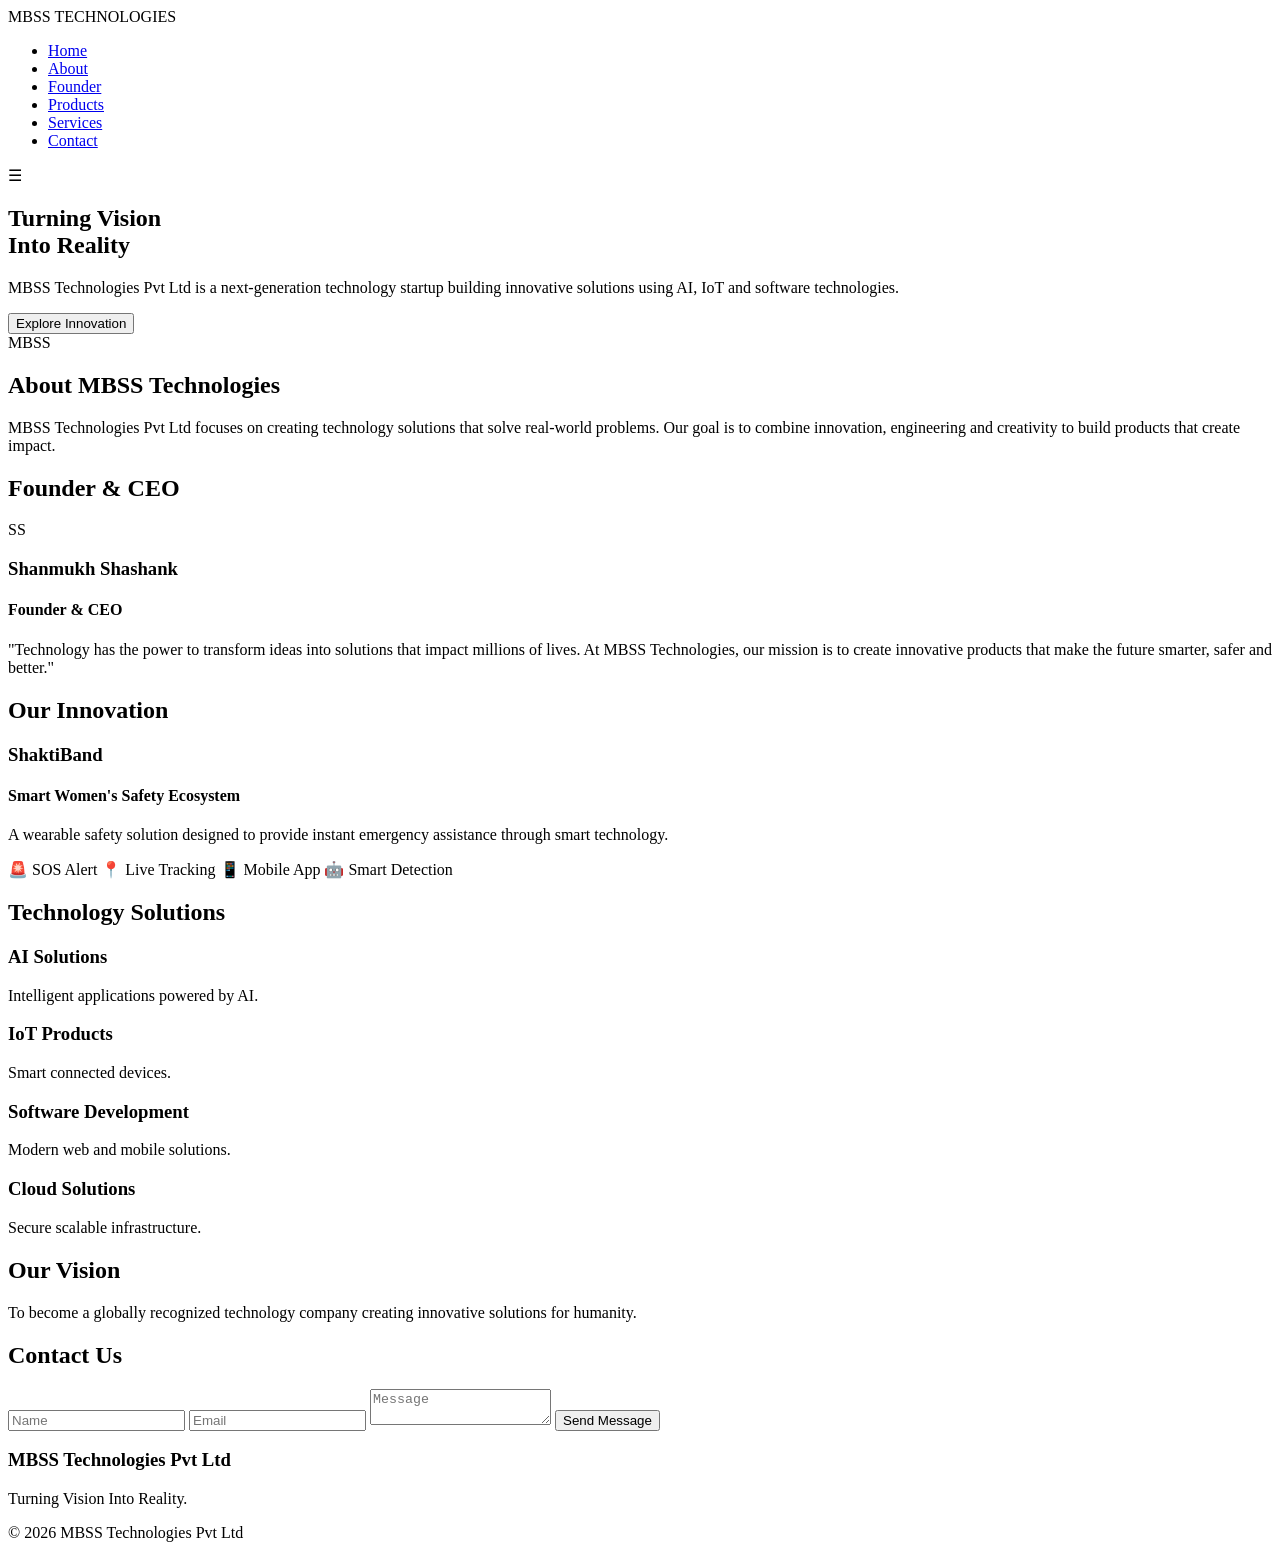
==== Frontend/index.html @ 905b6a67 "Added MBSS Technologies homepage with founder and shaktiband" ====
<!DOCTYPE html>
<html lang="en">

<head>

<meta charset="UTF-8">
<meta name="viewport" content="width=device-width, initial-scale=1.0">

<title>MBSS Technologies Pvt Ltd | Turning Vision Into Reality</title>

<link rel="stylesheet" href="assets/css/style.css">

<link href="https://fonts.googleapis.com/css2?family=Poppins:wght@300;400;500;600;700;800&display=swap" rel="stylesheet">

</head>


<body>


<header>

<nav class="navbar">

<div class="logo">
MBSS <span>TECHNOLOGIES</span>
</div>


<ul class="nav-links">

<li><a href="#home">Home</a></li>
<li><a href="#about">About</a></li>
<li><a href="#founder">Founder</a></li>
<li><a href="#products">Products</a></li>
<li><a href="#services">Services</a></li>
<li><a href="#contact">Contact</a></li>

</ul>


<div class="menu">
☰
</div>

</nav>

</header>





<section class="hero" id="home">


<div class="hero-text">


<h1>
Turning Vision
<br>
Into <span>Reality</span>
</h1>


<p>

MBSS Technologies Pvt Ltd is a next-generation
technology startup building innovative solutions
using AI, IoT and software technologies.

</p>


<button>
Explore Innovation
</button>


</div>



<div class="hero-logo">

MBSS

</div>


</section>








<section id="about">


<h2>About MBSS Technologies</h2>


<p class="content">

MBSS Technologies Pvt Ltd focuses on creating
technology solutions that solve real-world problems.

Our goal is to combine innovation, engineering
and creativity to build products that create impact.

</p>


</section>







<section id="founder">


<h2>
Founder & CEO
</h2>



<div class="founder-card">


<div class="founder-image">

SS

</div>


<div>

<h3>
Shanmukh Shashank
</h3>


<h4>
Founder & CEO
</h4>


<p>

"Technology has the power to transform ideas
into solutions that impact millions of lives.

At MBSS Technologies, our mission is to create
innovative products that make the future smarter,
safer and better."

</p>


</div>


</div>


</section>







<section id="products">


<h2>
Our Innovation
</h2>



<div class="product">


<h3>
ShaktiBand
</h3>


<h4>
Smart Women's Safety Ecosystem
</h4>


<p>

A wearable safety solution designed to provide
instant emergency assistance through smart
technology.

</p>



<div class="features">

<span>🚨 SOS Alert</span>

<span>📍 Live Tracking</span>

<span>📱 Mobile App</span>

<span>🤖 Smart Detection</span>

</div>



</div>


</section>








<section id="services">


<h2>
Technology Solutions
</h2>


<div class="cards">


<div>
<h3>
AI Solutions
</h3>
<p>
Intelligent applications powered by AI.
</p>
</div>


<div>
<h3>
IoT Products
</h3>
<p>
Smart connected devices.
</p>
</div>


<div>
<h3>
Software Development
</h3>
<p>
Modern web and mobile solutions.
</p>
</div>


<div>
<h3>
Cloud Solutions
</h3>
<p>
Secure scalable infrastructure.
</p>
</div>


</div>


</section>







<section class="vision">


<h2>
Our Vision
</h2>


<p>

To become a globally recognized technology company
creating innovative solutions for humanity.

</p>


</section>







<section id="contact">


<h2>
Contact Us
</h2>


<form>


<input placeholder="Name">


<input placeholder="Email">


<textarea placeholder="Message"></textarea>


<button>
Send Message
</button>


</form>


</section>






<footer>


<h3>
MBSS Technologies Pvt Ltd
</h3>


<p>
Turning Vision Into Reality.
</p>


<p>
© 2026 MBSS Technologies Pvt Ltd
</p>


</footer>





<script src="assets/js/main.js"></script>


</body>

</html>
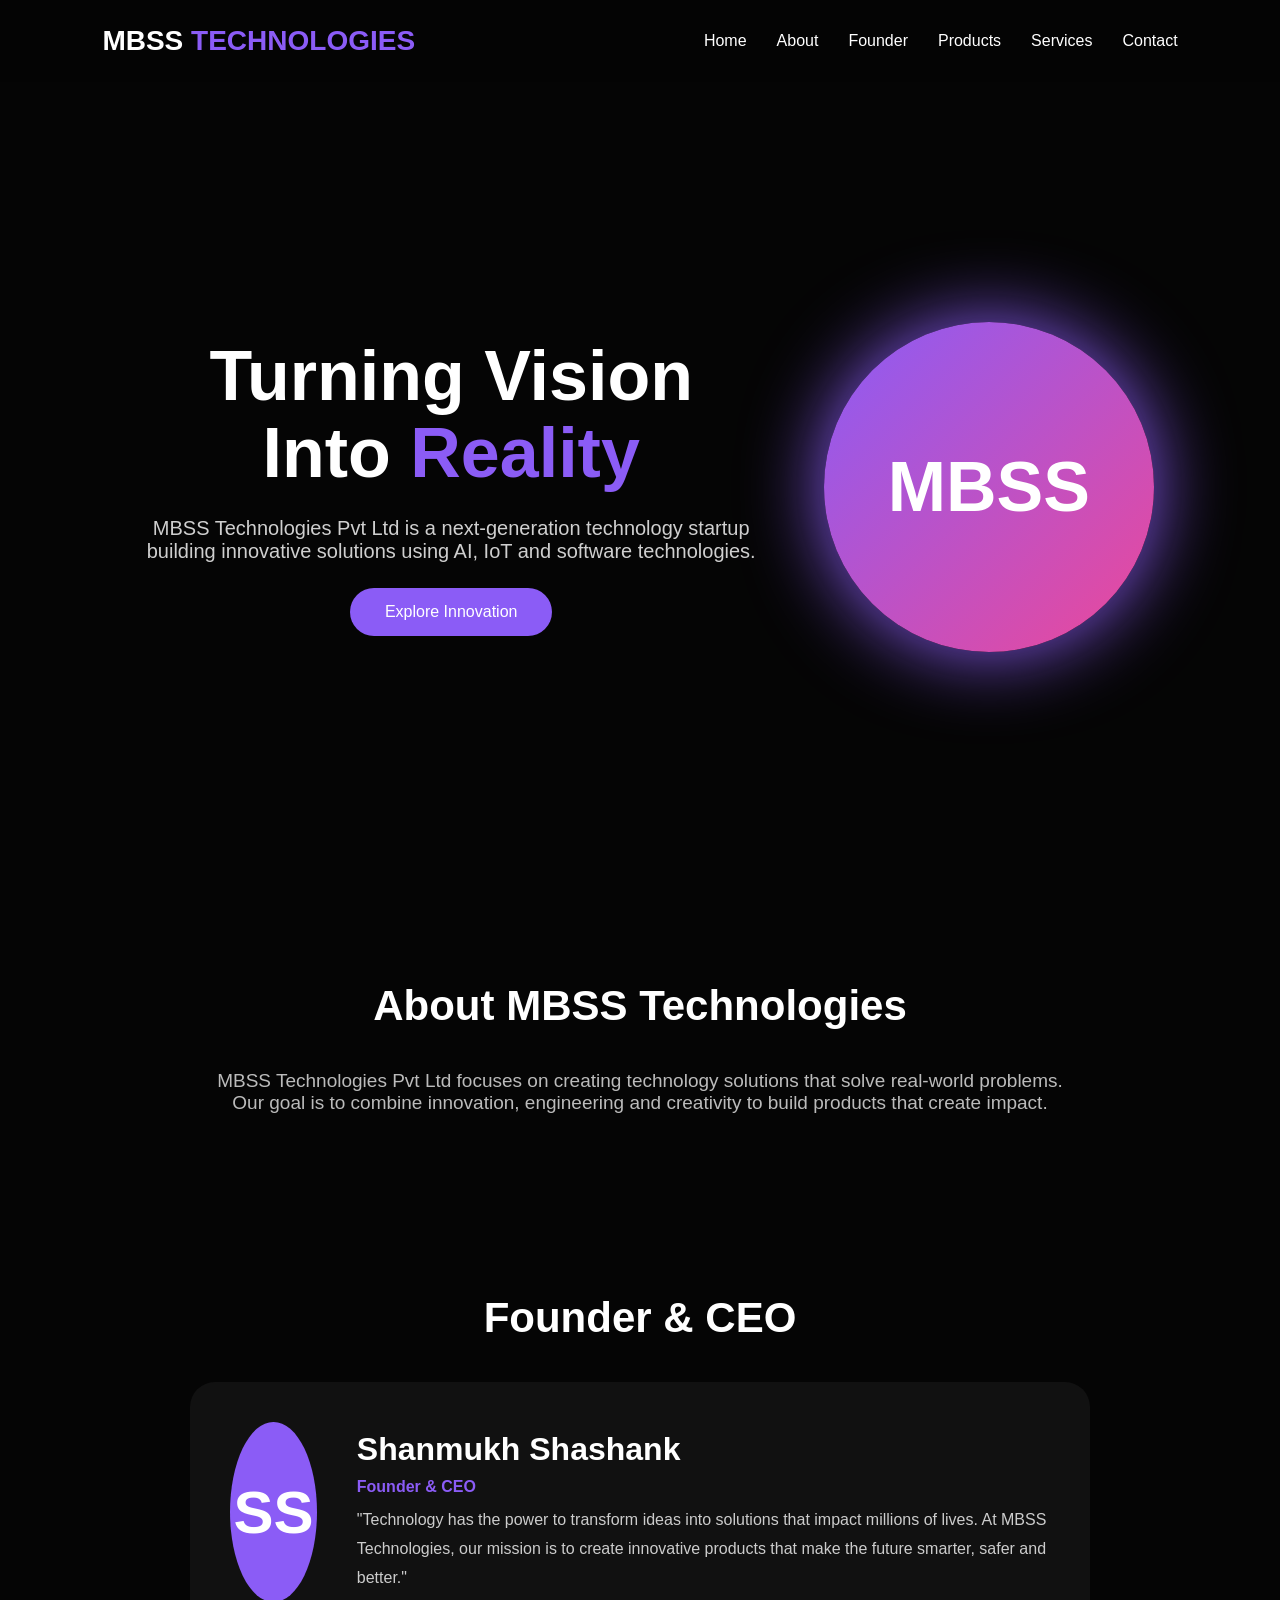
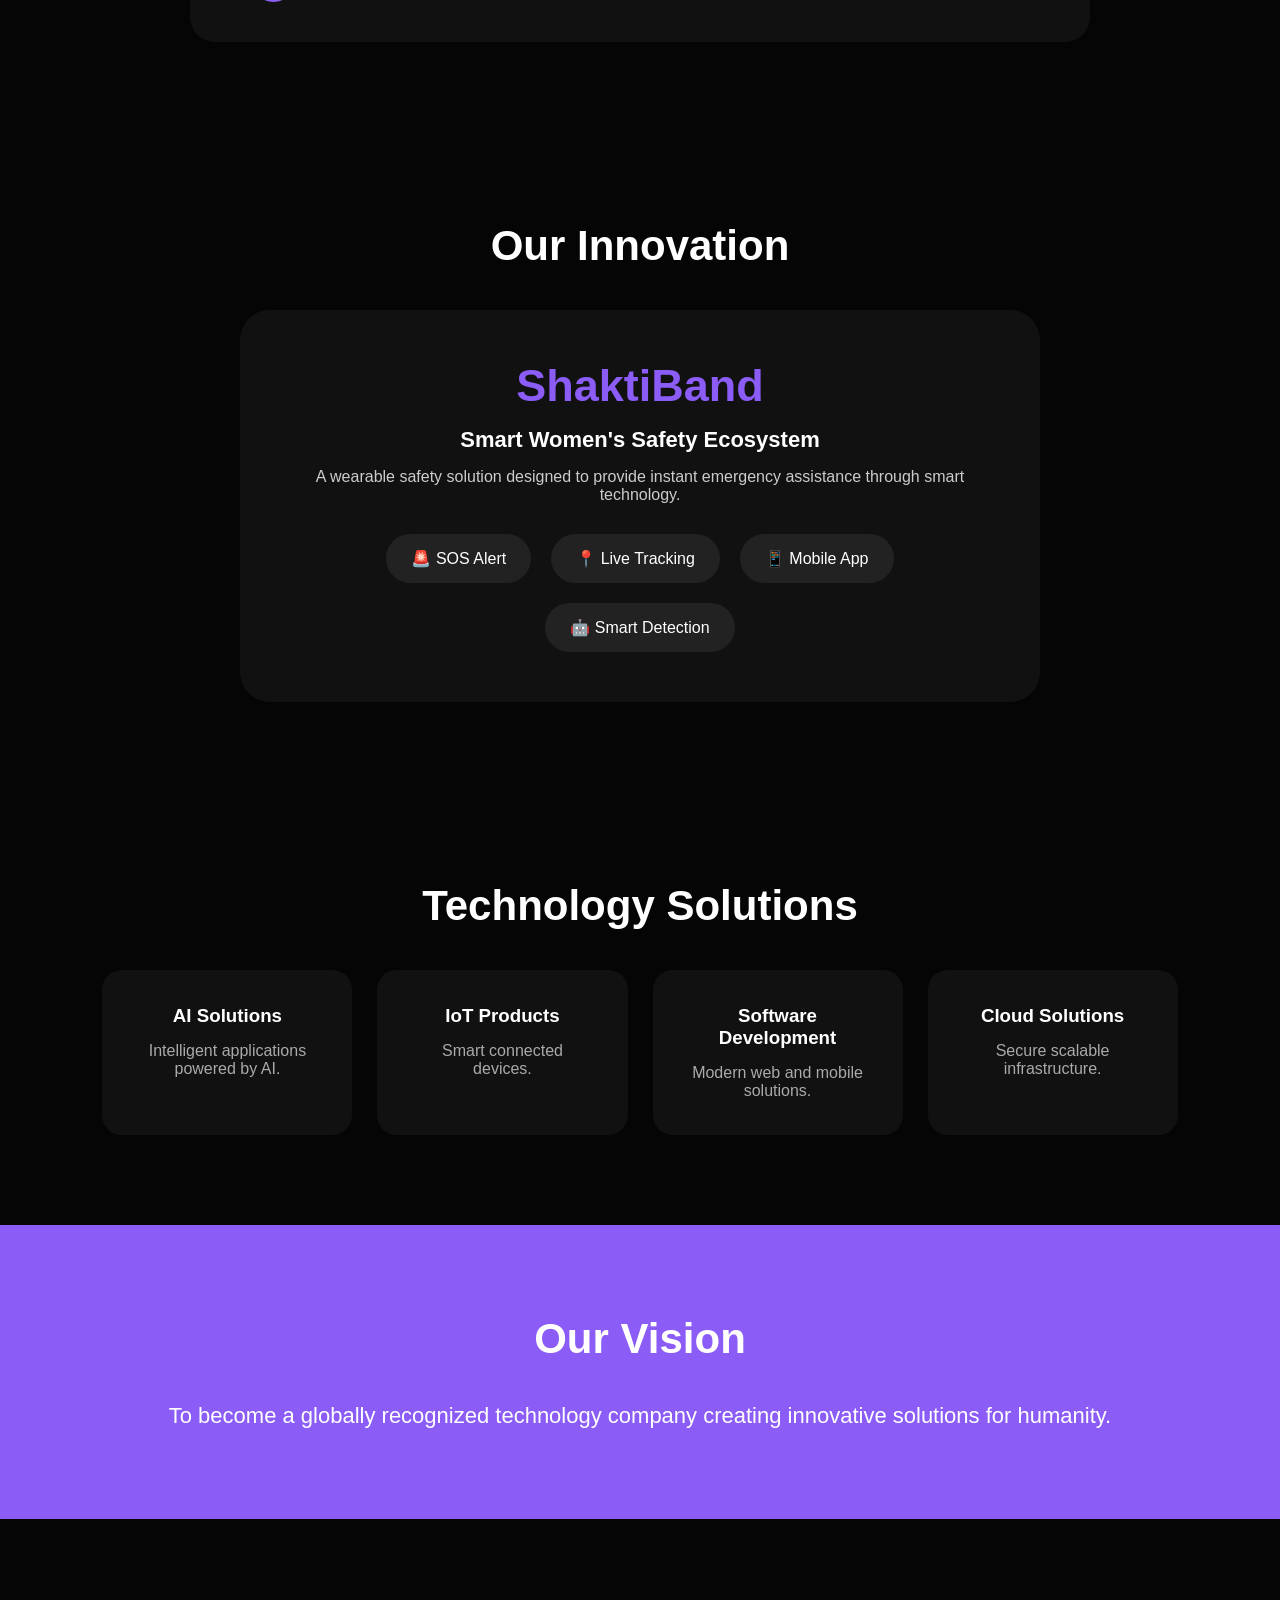
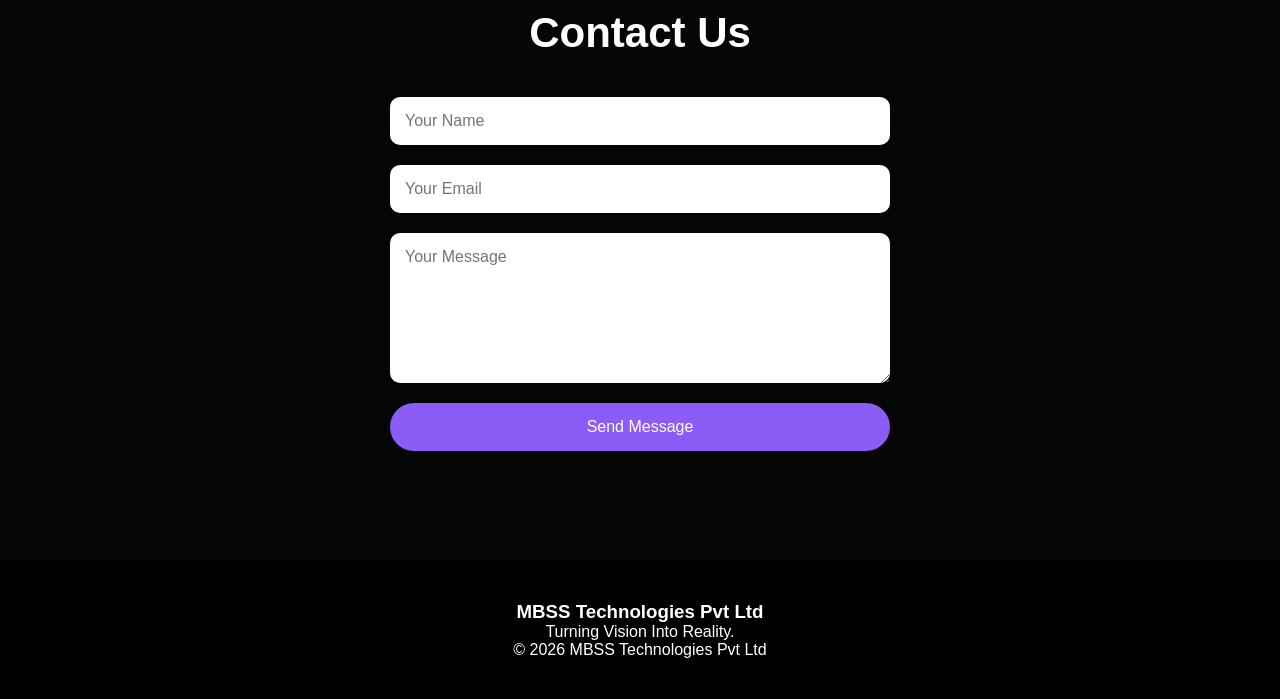
==== commit 3277d135: "Complete MBSS Technologies full stack website" ====
--- a/Frontend/index.html
+++ b/Frontend/index.html
@@ -332,22 +332,33 @@
 </h2>
 
 
-<form>
-
-
-<input placeholder="Name">
-
-
-<input placeholder="Email">
-
-
-<textarea placeholder="Message"></textarea>
-
-
-<button>
-Send Message
-</button>
-
+<form id="contactForm">
+
+    <input
+        type="text"
+        id="name"
+        placeholder="Your Name"
+        required
+    >
+
+    <input
+        type="email"
+        id="email"
+        placeholder="Your Email"
+        required
+    >
+
+    <textarea
+        id="message"
+        placeholder="Your Message"
+        required
+    ></textarea>
+
+    <button type="submit">
+        Send Message
+    </button>
+
+    <p id="formMessage"></p>
 
 </form>
 
--- a/Frontend/assets/css/style.css
+++ b/Frontend/assets/css/style.css
@@ -0,0 +1,630 @@
+*{
+    margin:0;
+    padding:0;
+    box-sizing:border-box;
+    font-family:'Poppins',sans-serif;
+}
+
+html{
+    scroll-behavior:smooth;
+}
+
+body{
+    background:#050505;
+    color:white;
+}
+
+
+/* NAVBAR */
+
+.navbar{
+
+    display:flex;
+    justify-content:space-between;
+    align-items:center;
+    padding:25px 8%;
+    position:sticky;
+    top:0;
+    background:rgba(5,5,5,0.85);
+    backdrop-filter:blur(10px);
+    z-index:1000;
+
+}
+
+
+.logo{
+
+    font-size:28px;
+    font-weight:800;
+
+}
+
+
+.logo span{
+
+    color:#8b5cf6;
+
+}
+
+
+
+.nav-links{
+
+    display:flex;
+    gap:30px;
+    list-style:none;
+
+}
+
+
+.nav-links a{
+
+    color:white;
+    text-decoration:none;
+    font-weight:500;
+
+}
+
+
+.nav-links a:hover{
+
+    color:#8b5cf6;
+
+}
+
+
+
+.menu{
+
+    display:none;
+    font-size:30px;
+
+}
+
+
+
+
+
+/* HERO */
+
+
+.hero{
+
+    min-height:90vh;
+    display:flex;
+    justify-content:space-around;
+    align-items:center;
+    padding:60px 8%;
+
+}
+
+
+
+.hero-text{
+
+    max-width:650px;
+
+}
+
+
+
+.hero h1{
+
+    font-size:70px;
+    line-height:1.1;
+
+}
+
+
+.hero span{
+
+    color:#8b5cf6;
+
+}
+
+
+
+.hero p{
+
+    margin:25px 0;
+    color:#cfcfcf;
+    font-size:20px;
+
+}
+
+
+
+button{
+
+    padding:15px 35px;
+    border:none;
+    border-radius:30px;
+    background:#8b5cf6;
+    color:white;
+    cursor:pointer;
+    font-size:16px;
+    transition:.3s;
+
+}
+
+
+
+button:hover{
+
+    transform:scale(1.05);
+    box-shadow:0 0 25px #8b5cf6;
+
+}
+
+
+
+.hero-logo{
+
+    width:330px;
+    height:330px;
+
+    border-radius:50%;
+
+    background:
+    linear-gradient(135deg,#8b5cf6,#ec4899);
+
+    display:flex;
+    justify-content:center;
+    align-items:center;
+
+    font-size:70px;
+    font-weight:800;
+
+    box-shadow:
+    0 0 80px #8b5cf6;
+
+}
+
+
+
+
+
+
+
+section{
+
+    padding:90px 8%;
+    text-align:center;
+
+}
+
+
+
+h2{
+
+    font-size:42px;
+    margin-bottom:40px;
+
+}
+
+
+
+
+.content{
+
+    max-width:850px;
+    margin:auto;
+    color:#bbb;
+    font-size:19px;
+
+}
+
+
+
+
+
+/* FOUNDER */
+
+
+.founder-card{
+
+    max-width:900px;
+    margin:auto;
+
+    background:#111;
+    padding:40px;
+
+    border-radius:25px;
+
+    display:flex;
+    align-items:center;
+    gap:40px;
+
+    text-align:left;
+
+}
+
+
+
+.founder-image{
+
+    height:180px;
+    width:180px;
+
+    border-radius:50%;
+
+    background:#8b5cf6;
+
+    display:flex;
+    justify-content:center;
+    align-items:center;
+
+    font-size:60px;
+    font-weight:bold;
+
+}
+
+
+
+.founder-card h3{
+
+    font-size:32px;
+
+}
+
+
+
+.founder-card h4{
+
+    color:#8b5cf6;
+    margin:10px 0;
+
+}
+
+
+
+.founder-card p{
+
+    color:#ccc;
+    line-height:1.8;
+
+}
+
+
+
+
+
+
+
+/* PRODUCT */
+
+
+.product{
+
+    max-width:800px;
+    margin:auto;
+
+    background:#111;
+
+    padding:50px;
+
+    border-radius:30px;
+
+}
+
+
+
+.product h3{
+
+    font-size:45px;
+    color:#8b5cf6;
+
+}
+
+
+
+.product h4{
+
+    font-size:22px;
+    margin:15px;
+
+}
+
+
+
+.product p{
+
+    color:#ccc;
+
+}
+
+
+
+.features{
+
+    margin-top:30px;
+
+    display:flex;
+    flex-wrap:wrap;
+    justify-content:center;
+    gap:20px;
+
+}
+
+
+
+.features span{
+
+    background:#222;
+
+    padding:15px 25px;
+
+    border-radius:25px;
+
+}
+
+
+
+
+
+
+
+/* SERVICES */
+
+
+.cards{
+
+    display:grid;
+
+    grid-template-columns:
+    repeat(4,1fr);
+
+    gap:25px;
+
+}
+
+
+
+.cards div{
+
+    background:#111;
+
+    padding:35px;
+
+    border-radius:20px;
+
+    transition:.3s;
+
+}
+
+
+
+.cards div:hover{
+
+    transform:translateY(-10px);
+
+    box-shadow:
+    0 0 30px #8b5cf6;
+
+}
+
+
+
+.cards p{
+
+    color:#aaa;
+    margin-top:15px;
+
+}
+
+
+
+
+
+/* VISION */
+
+
+.vision{
+
+    background:#8b5cf6;
+
+}
+
+
+
+.vision p{
+
+    font-size:22px;
+
+}
+
+
+
+
+
+
+
+/* CONTACT */
+
+
+form{
+
+    max-width:500px;
+
+    margin:auto;
+
+    display:flex;
+
+    flex-direction:column;
+
+    gap:20px;
+
+}
+
+
+
+input,textarea{
+
+    padding:15px;
+
+    border-radius:10px;
+
+    border:none;
+
+    font-size:16px;
+
+}
+
+
+
+textarea{
+
+    height:150px;
+
+}
+
+
+
+
+
+footer{
+
+    background:#000;
+
+    padding:40px;
+
+    text-align:center;
+
+}
+
+
+
+
+
+/* RESPONSIVE DESIGN */
+
+
+@media(max-width:900px){
+
+
+.nav-links{
+
+    display:none;
+
+}
+
+
+.menu{
+
+    display:block;
+
+}
+
+
+
+.hero{
+
+    flex-direction:column;
+
+    text-align:center;
+
+}
+
+
+
+.hero h1{
+
+    font-size:45px;
+
+}
+
+
+
+.hero-logo{
+
+    margin-top:50px;
+
+    width:240px;
+    height:240px;
+
+    font-size:50px;
+
+}
+
+
+
+.founder-card{
+
+    flex-direction:column;
+
+    text-align:center;
+
+}
+
+
+
+.cards{
+
+    grid-template-columns:1fr;
+
+}
+
+
+
+.product h3{
+
+    font-size:35px;
+
+}
+
+
+}
+
+
+
+@media(max-width:500px){
+
+
+section{
+
+    padding:60px 5%;
+
+}
+
+
+.hero p{
+
+    font-size:16px;
+
+}
+
+
+h2{
+
+    font-size:32px;
+
+}
+
+
+}
+
+@media(max-width:900px){
+
+.nav-links.active{
+
+display:flex;
+
+position:absolute;
+
+top:80px;
+
+right:20px;
+
+background:#111;
+
+padding:30px;
+
+border-radius:20px;
+
+flex-direction:column;
+
+box-shadow:0 0 30px #8b5cf6;
+
+}
+
+}
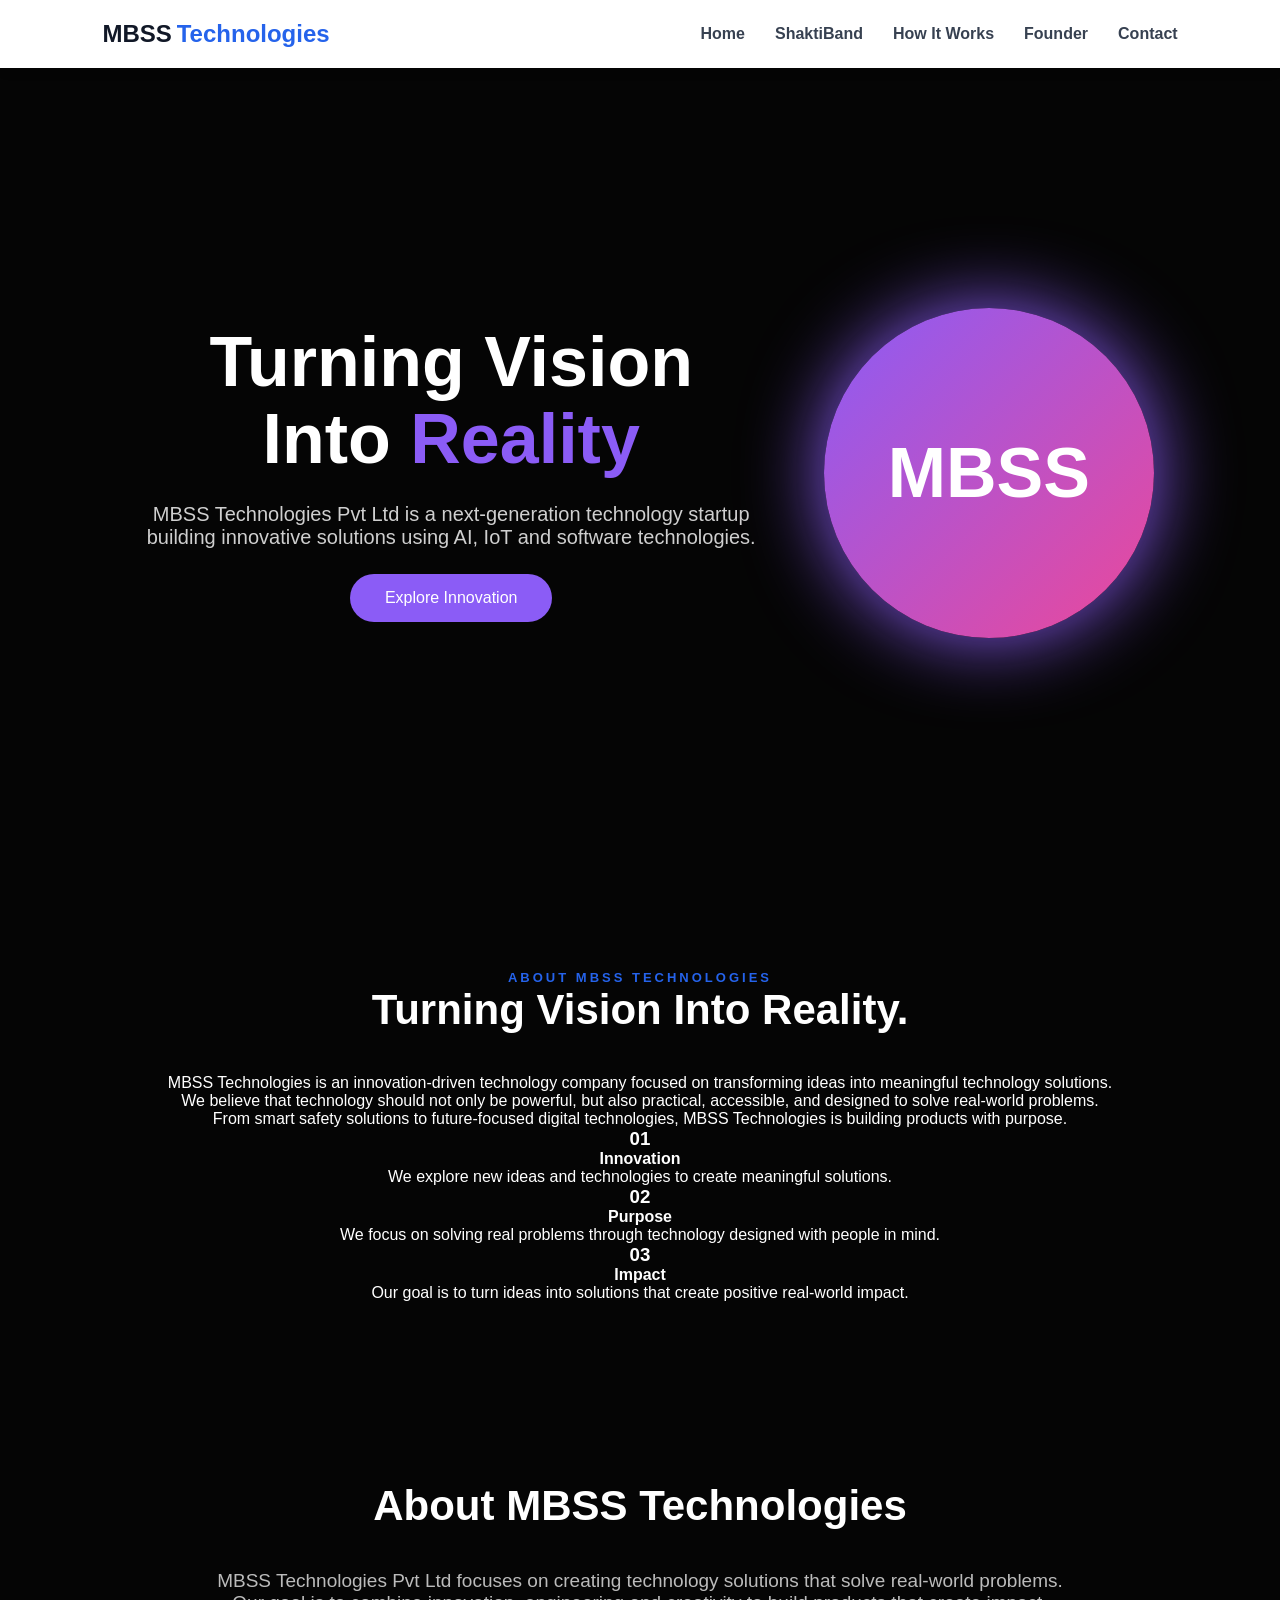
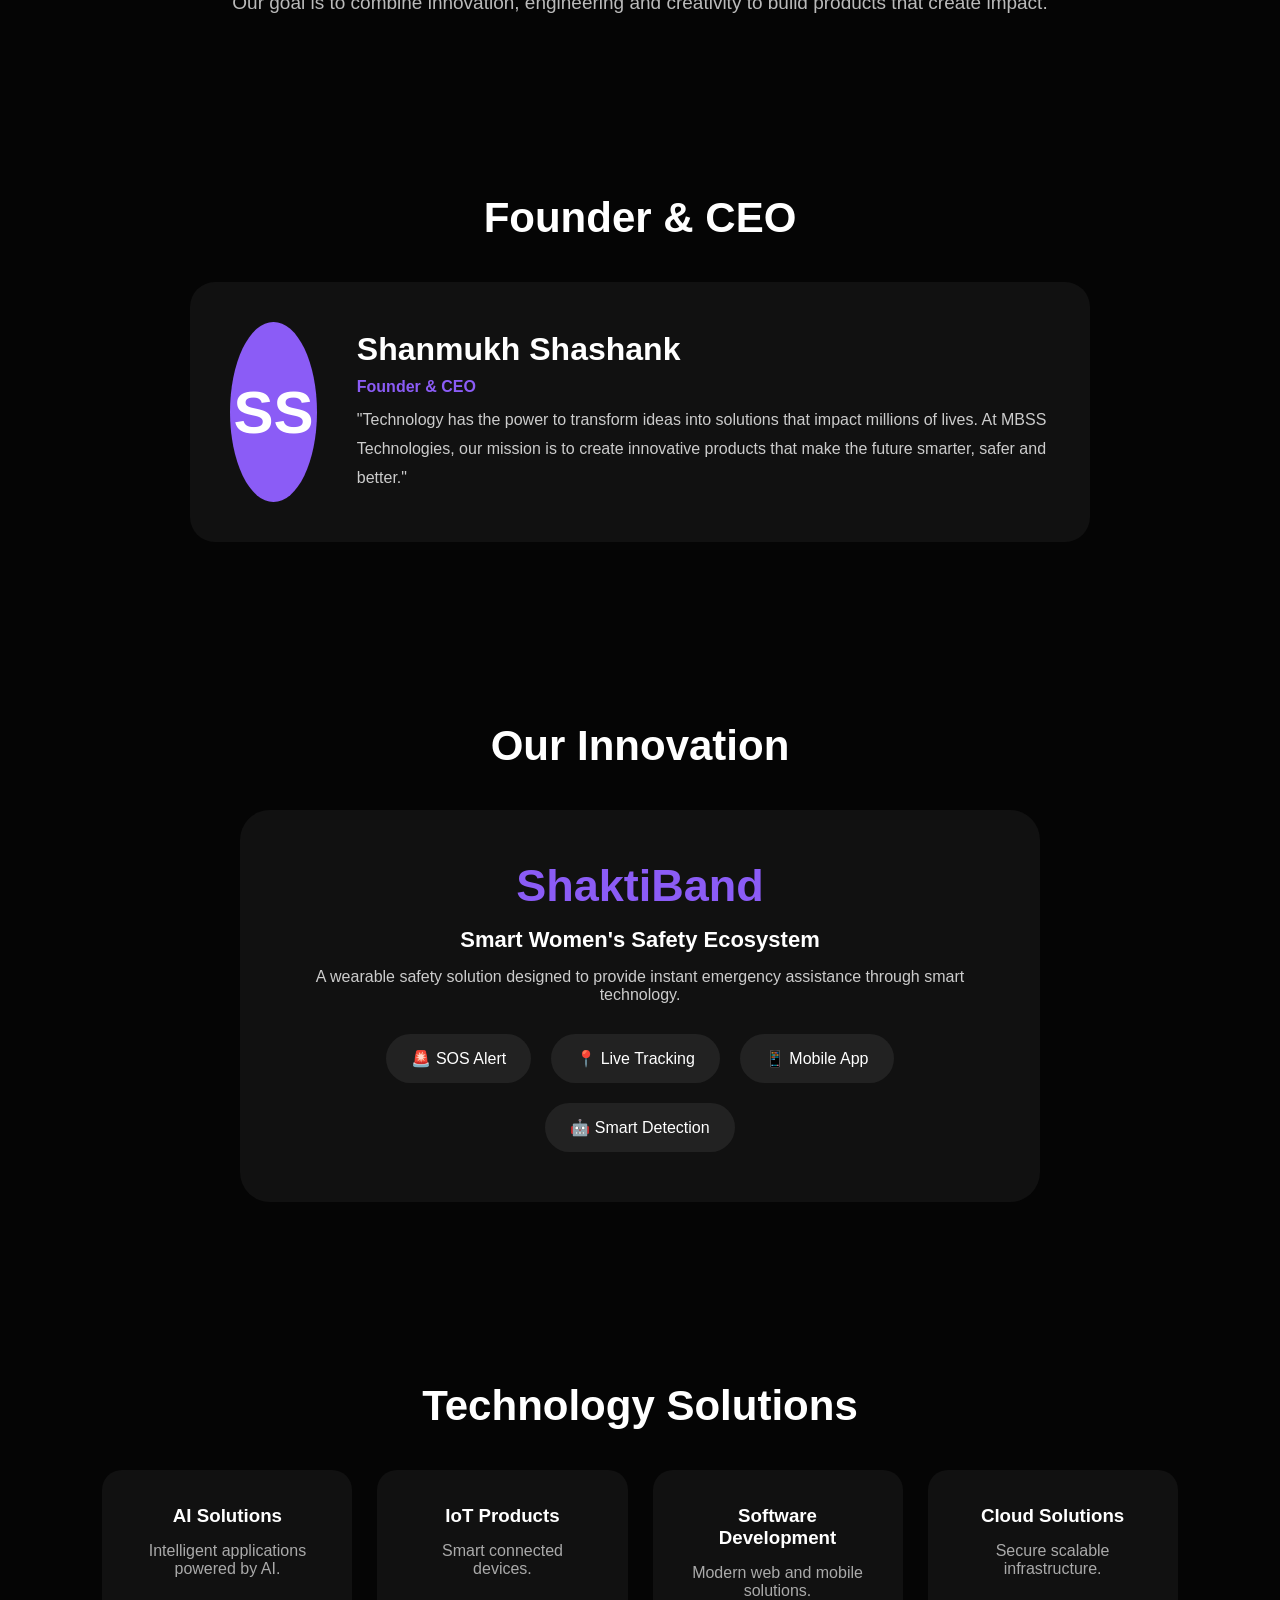
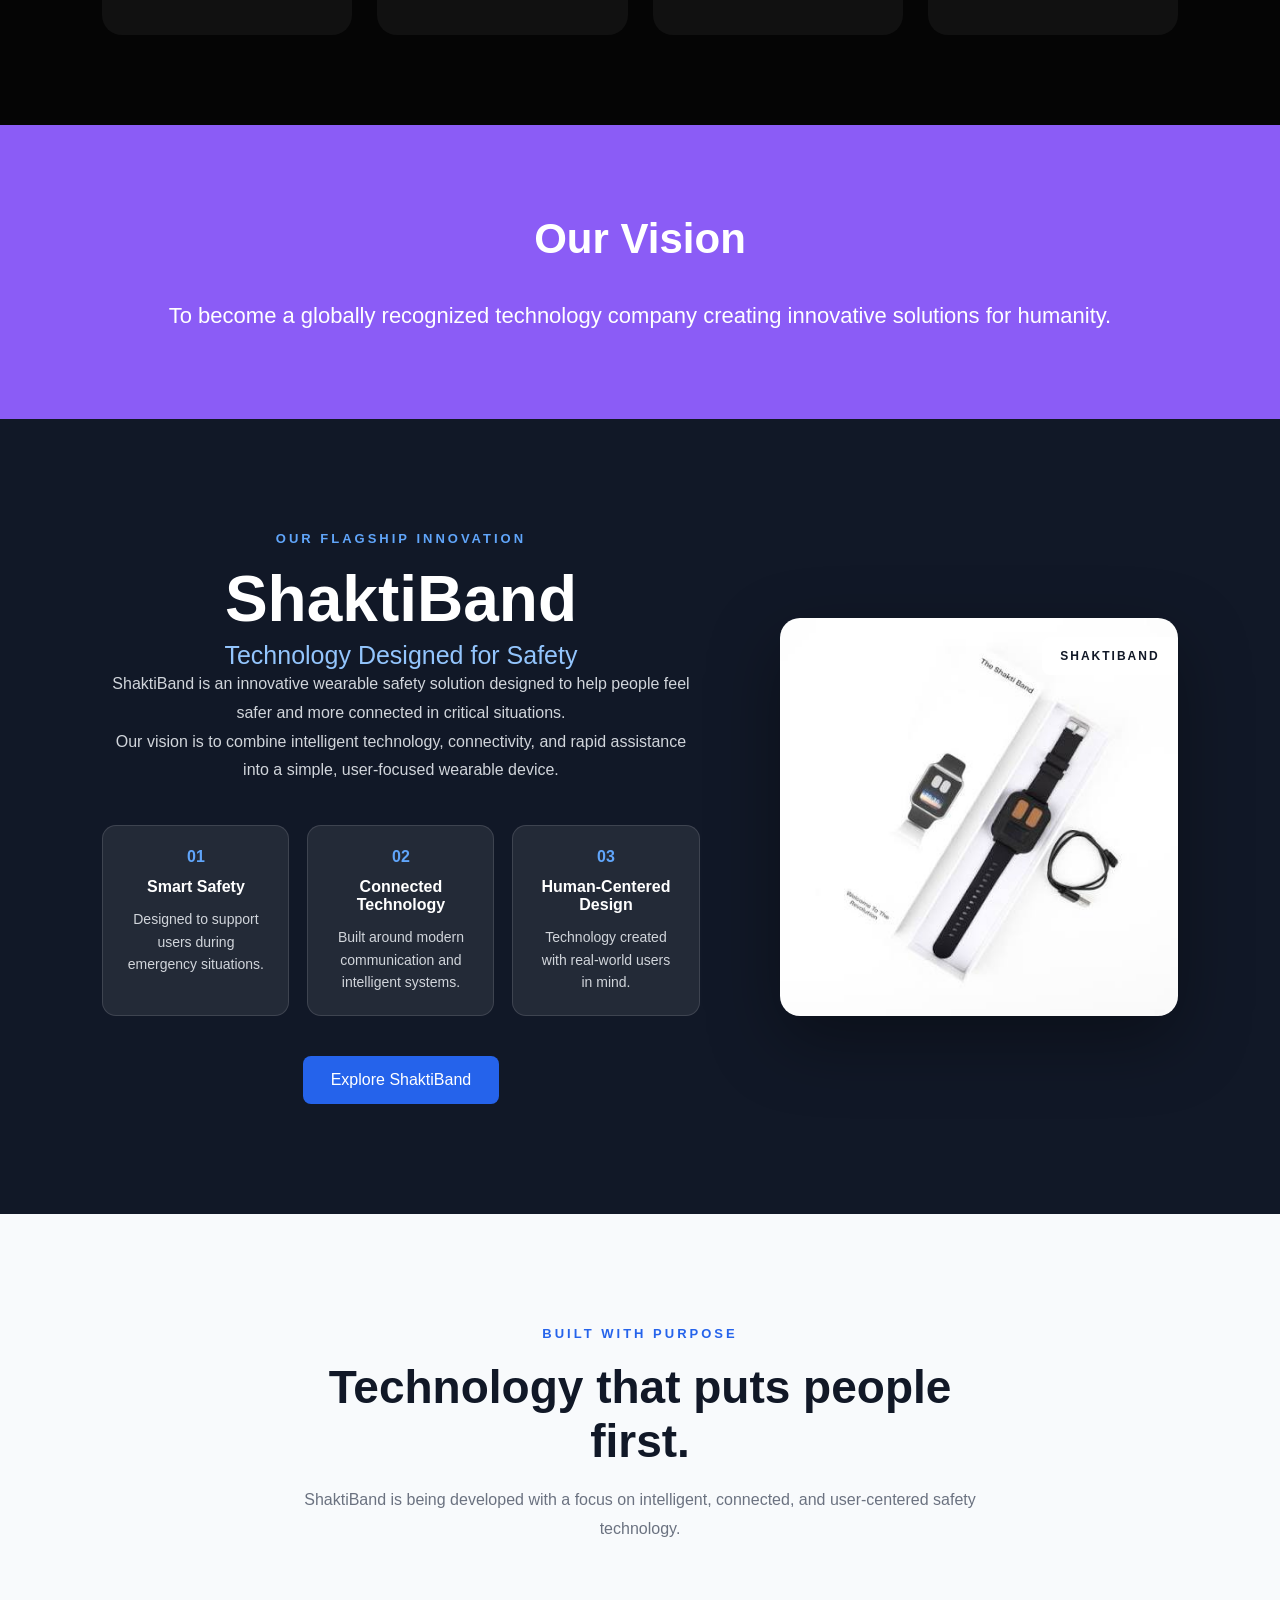
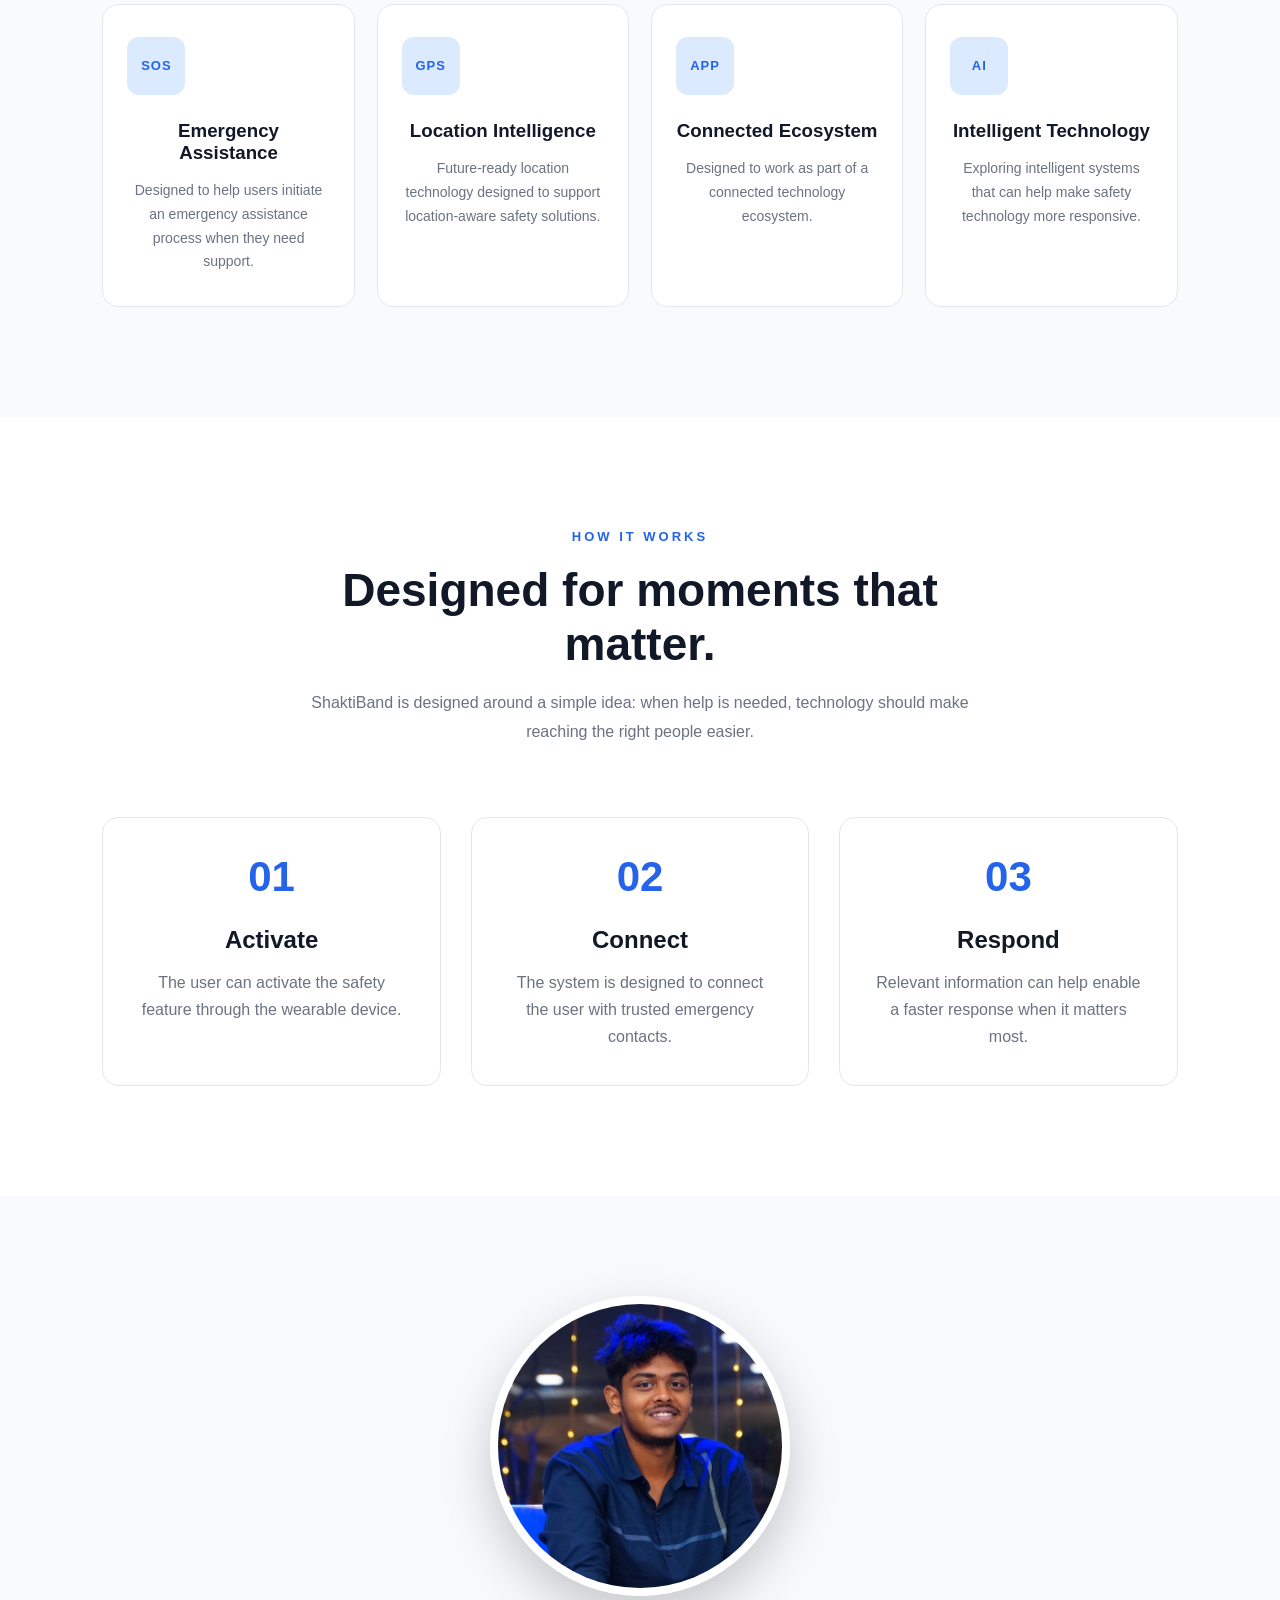
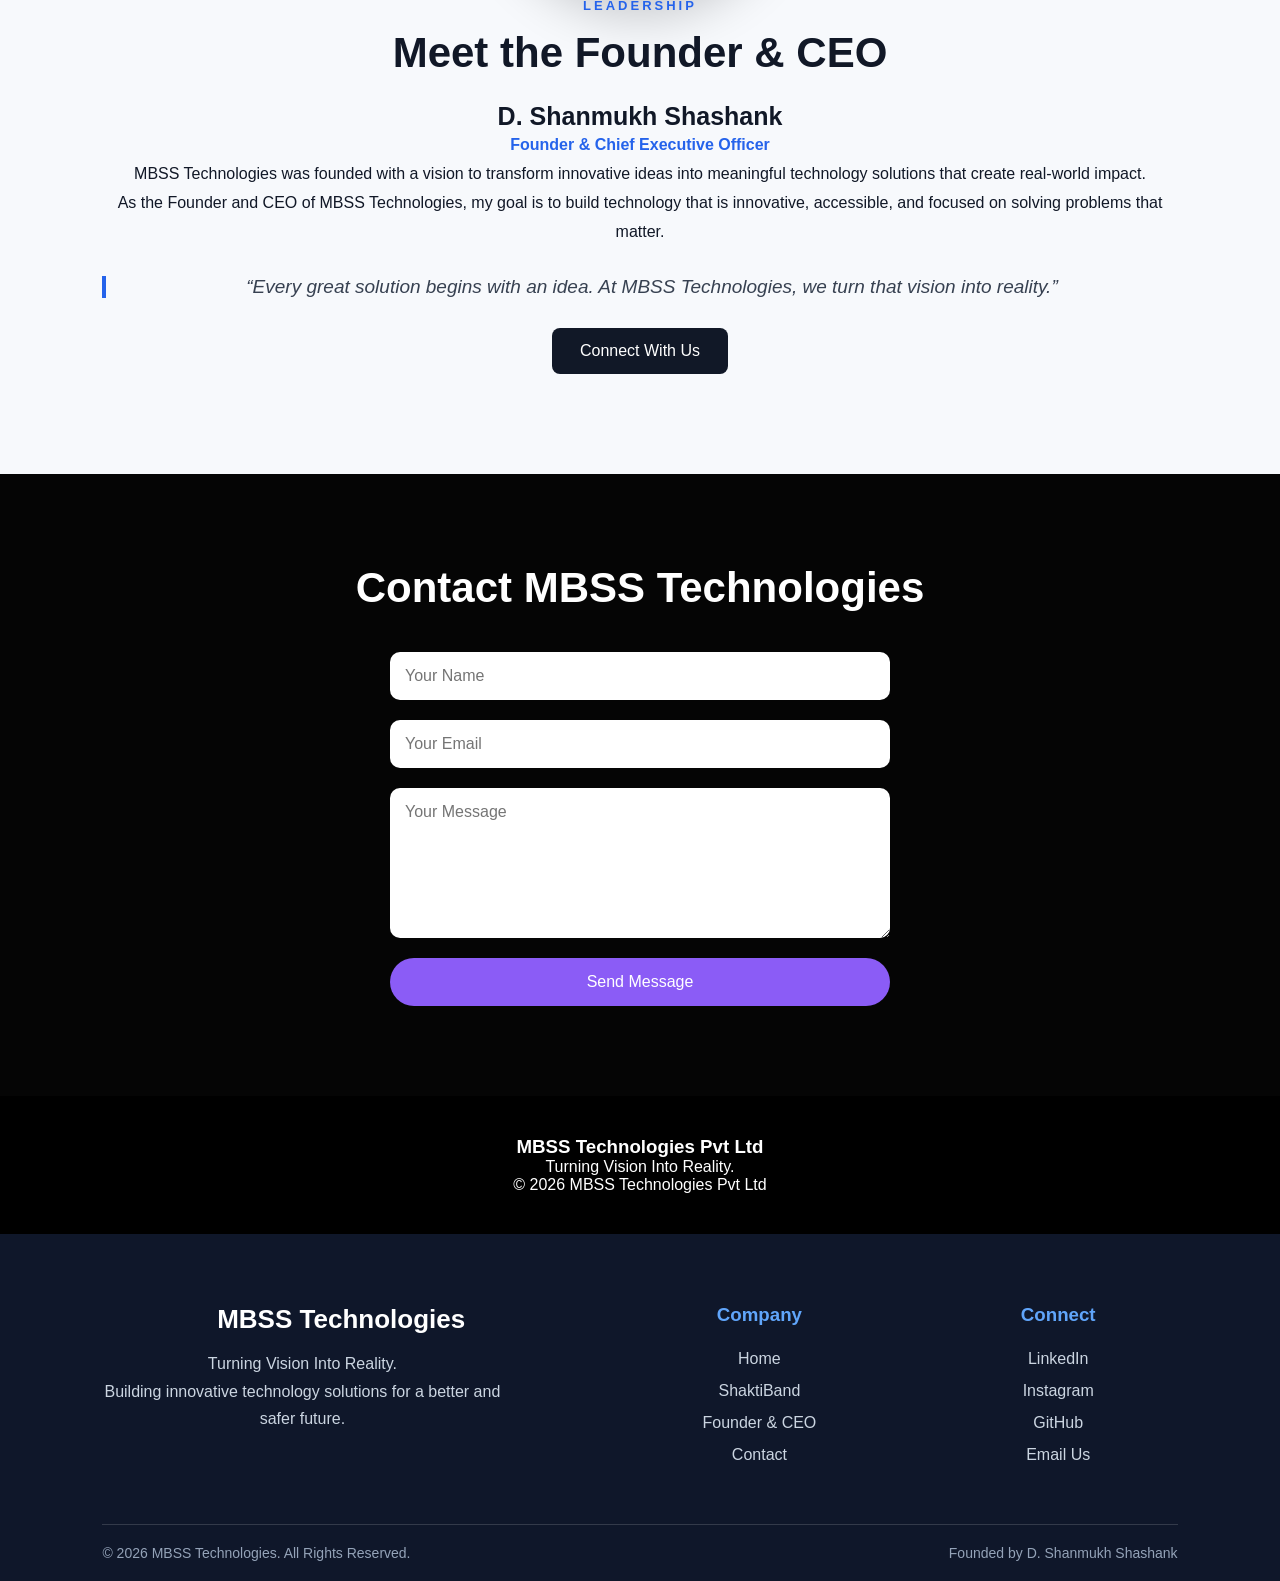
==== commit 5a2c7ccf: "Complete MBSS Technologies full stack website" ====
--- a/Frontend/index.html
+++ b/Frontend/index.html
@@ -3,38 +3,103 @@
 
 <head>
 
-<meta charset="UTF-8">
-<meta name="viewport" content="width=device-width, initial-scale=1.0">
-
-<title>MBSS Technologies Pvt Ltd | Turning Vision Into Reality</title>
-
-<link rel="stylesheet" href="assets/css/style.css">
-
-<link href="https://fonts.googleapis.com/css2?family=Poppins:wght@300;400;500;600;700;800&display=swap" rel="stylesheet">
+    <meta charset="UTF-8">
+
+    <meta name="viewport"
+          content="width=device-width, initial-scale=1.0">
+
+    <title>
+        MBSS Technologies | Turning Vision Into Reality
+    </title>
+
+    <meta
+        name="description"
+        content="MBSS Technologies is an innovation-driven technology company building meaningful solutions for real-world problems, including ShaktiBand smart safety technology."
+    >
+
+    <meta
+        name="keywords"
+        content="MBSS Technologies, ShaktiBand, technology startup, smart safety technology, innovation"
+    >
+
+    <meta
+        name="author"
+        content="D. Shanmukh Shashank"
+    >
+
+    <link
+        rel="icon"
+        type="image/png"
+        href="assets/images/favicon.png"
+    >
+
+    <link
+        rel="stylesheet"
+        href="assets/css/style.css"
+    >
+
+<meta property="og:title"
+      content="MBSS Technologies | Turning Vision Into Reality">
+
+<meta property="og:description"
+      content="Innovation-driven technology solutions by MBSS Technologies.">
+
+<meta property="og:image"
+      content="assets/images/shaktiband.jpeg">
+
+<meta property="og:type"
+      content="website"><meta property="og:title"
+      content="MBSS Technologies | Turning Vision Into Reality">
+
+<meta property="og:description"
+      content="Innovation-driven technology solutions by MBSS Technologies.">
+
+<meta property="og:image"
+      content="assets/images/shaktiband.jpeg">
+
+<meta property="og:type"
+      content="website">
 
 </head>
 
-
-<body>
-
+  <body>
+
+   <div id="page-loader" style="display: none;">
+    <div class="loader-content">
+        <div class="loader-logo">MBSS</div>
+        <p>Turning Vision Into Reality.</p>
+    </div>
+</div>
+
+    <!-- Your website content starts here -->
 
 <header>
 
 <nav class="navbar">
 
-<div class="logo">
-MBSS <span>TECHNOLOGIES</span>
-</div>
-
-
-<ul class="nav-links">
-
-<li><a href="#home">Home</a></li>
-<li><a href="#about">About</a></li>
-<li><a href="#founder">Founder</a></li>
-<li><a href="#products">Products</a></li>
-<li><a href="#services">Services</a></li>
-<li><a href="#contact">Contact</a></li>
+    <div class="logo">
+        MBSS<span>Technologies</span>
+    </div>
+
+    <ul class="nav-links">
+
+        <li><a href="#home">Home</a></li>
+
+        <li><a href="#shaktiband">ShaktiBand</a></li>
+
+        <li><a href="#how-it-works">How It Works</a></li>
+
+        <li><a href="#founder">Founder</a></li>
+
+        <li><a href="#contact">Contact</a></li>
+
+    </ul>
+
+    <button class="menu-toggle" id="menuToggle">
+        ☰
+    </button>
+
+</nav>
 
 </ul>
 
@@ -92,7 +157,77 @@
 </section>
 
 
-
+<section class="about-section reveal" id="about">
+
+    <div class="about-container">
+
+        <div class="about-content">
+
+            <span class="section-label">
+                ABOUT MBSS TECHNOLOGIES
+            </span>
+
+            <h2>
+                Turning Vision Into Reality.
+            </h2>
+
+            <p>
+                MBSS Technologies is an innovation-driven technology company
+                focused on transforming ideas into meaningful technology
+                solutions.
+            </p>
+
+            <p>
+                We believe that technology should not only be powerful,
+                but also practical, accessible, and designed to solve
+                real-world problems.
+            </p>
+
+            <p>
+                From smart safety solutions to future-focused digital
+                technologies, MBSS Technologies is building products
+                with purpose.
+            </p>
+
+        </div>
+
+
+        <div class="about-values">
+
+            <div class="value-card">
+                <h3>01</h3>
+                <h4>Innovation</h4>
+                <p>
+                    We explore new ideas and technologies to create
+                    meaningful solutions.
+                </p>
+            </div>
+
+
+            <div class="value-card">
+                <h3>02</h3>
+                <h4>Purpose</h4>
+                <p>
+                    We focus on solving real problems through technology
+                    designed with people in mind.
+                </p>
+            </div>
+
+
+            <div class="value-card">
+                <h3>03</h3>
+                <h4>Impact</h4>
+                <p>
+                    Our goal is to turn ideas into solutions that create
+                    positive real-world impact.
+                </p>
+            </div>
+
+        </div>
+
+    </div>
+
+</section>
 
 
 
@@ -318,53 +453,355 @@
 
 </section>
 
-
-
-
-
-
-
-<section id="contact">
-
-
-<h2>
-Contact Us
-</h2>
-
-
-<form id="contactForm">
-
-    <input
-        type="text"
-        id="name"
-        placeholder="Your Name"
-        required
+<section class="product-section reveal" id="shaktiband">
+
+    <div class="product-container">
+
+        <div class="product-content">
+
+            <span class="section-label">
+                OUR FLAGSHIP INNOVATION
+            </span>
+
+            <h2>
+                ShaktiBand
+            </h2>
+
+            <h3>
+                Technology Designed for Safety
+            </h3>
+
+            <p>
+                ShaktiBand is an innovative wearable safety solution
+                designed to help people feel safer and more connected
+                in critical situations.
+            </p>
+
+            <p>
+                Our vision is to combine intelligent technology,
+                connectivity, and rapid assistance into a simple,
+                user-focused wearable device.
+            </p>
+
+            <div class="product-features">
+
+                <div class="feature-card">
+                    <span>01</span>
+                    <h4>Smart Safety</h4>
+                    <p>Designed to support users during emergency situations.</p>
+                </div>
+
+                <div class="feature-card">
+                    <span>02</span>
+                    <h4>Connected Technology</h4>
+                    <p>Built around modern communication and intelligent systems.</p>
+                </div>
+
+                <div class="feature-card">
+                    <span>03</span>
+                    <h4>Human-Centered Design</h4>
+                    <p>Technology created with real-world users in mind.</p>
+                </div>
+
+            </div>
+
+            <a href="#contact" class="product-button">
+                Explore ShaktiBand
+            </a>
+
+        </div>
+
+        <div class="product-visual">
+
+    <div class="product-showcase">
+
+        <img
+            src="./assets/images/shaktiband.jpeg"
+            alt="ShaktiBand smart safety wearable by MBSS Technologies"
+            class="shaktiband-image"
+        >
+
+        <div class="product-badge">
+            SHAKTIBAND
+        </div>
+
+    </div>
+
+</div>
+    </div>
+
+</section>
+
+<section class="features-section reveal" id="features">
+
+    <div class="features-header">
+
+        <span class="section-label">
+            BUILT WITH PURPOSE
+        </span>
+
+        <h2>
+            Technology that puts people first.
+        </h2>
+
+        <p>
+            ShaktiBand is being developed with a focus on intelligent,
+            connected, and user-centered safety technology.
+        </p>
+
+    </div>
+
+
+    <div class="features-grid">
+
+        <div class="technology-card">
+
+            <div class="technology-icon">
+                SOS
+            </div>
+
+            <h3>
+                Emergency Assistance
+            </h3>
+
+            <p>
+                Designed to help users initiate an emergency assistance
+                process when they need support.
+            </p>
+
+        </div>
+
+
+        <div class="technology-card">
+
+            <div class="technology-icon">
+                GPS
+            </div>
+
+            <h3>
+                Location Intelligence
+            </h3>
+
+            <p>
+                Future-ready location technology designed to support
+                location-aware safety solutions.
+            </p>
+
+        </div>
+
+
+        <div class="technology-card">
+
+            <div class="technology-icon">
+                APP
+            </div>
+
+            <h3>
+                Connected Ecosystem
+            </h3>
+
+            <p>
+                Designed to work as part of a connected technology
+                ecosystem.
+            </p>
+
+        </div>
+
+
+        <div class="technology-card">
+
+            <div class="technology-icon">
+                AI
+            </div>
+
+            <h3>
+                Intelligent Technology
+            </h3>
+
+            <p>
+                Exploring intelligent systems that can help make
+                safety technology more responsive.
+            </p>
+
+        </div>
+
+    </div>
+
+</section>
+
+<section class="how-section reveal" id="how-it-works">
+
+    <div class="how-header">
+
+        <span class="section-label">
+            HOW IT WORKS
+        </span>
+
+        <h2>
+            Designed for moments that matter.
+        </h2>
+
+        <p>
+            ShaktiBand is designed around a simple idea:
+            when help is needed, technology should make reaching
+            the right people easier.
+        </p>
+
+    </div>
+
+
+    <div class="how-steps">
+
+        <div class="how-step">
+
+            <div class="step-number">
+                01
+            </div>
+
+            <h3>
+                Activate
+            </h3>
+
+            <p>
+                The user can activate the safety feature through
+                the wearable device.
+            </p>
+
+        </div>
+
+
+        <div class="how-step">
+
+            <div class="step-number">
+                02
+            </div>
+
+            <h3>
+                Connect
+            </h3>
+
+            <p>
+                The system is designed to connect the user with
+                trusted emergency contacts.
+            </p>
+
+        </div>
+
+
+        <div class="how-step">
+
+            <div class="step-number">
+                03
+            </div>
+
+            <h3>
+                Respond
+            </h3>
+
+            <p>
+                Relevant information can help enable a faster
+                response when it matters most.
+            </p>
+
+        </div>
+
+    </div>
+
+</section>
+
+<section class="founder-section reveal" id="founder">
+
+   <div class="founder-image-wrapper">
+    <img
+        src="./assets/images/founder.jpeg"
+        alt="D. Shanmukh Shashank - Founder and CEO of MBSS Technologies"
+        class="founder-photo"
     >
-
-    <input
-        type="email"
-        id="email"
-        placeholder="Your Email"
-        required
-    >
-
-    <textarea
-        id="message"
-        placeholder="Your Message"
-        required
-    ></textarea>
-
-    <button type="submit">
-        Send Message
-    </button>
+</div>
+        </div>
+
+        <div class="founder-content">
+
+            <span class="section-label">
+                LEADERSHIP
+            </span>
+
+            <h2>
+                Meet the Founder & CEO
+            </h2>
+
+            <h3>
+                D. Shanmukh Shashank
+            </h3>
+
+            <p class="founder-role">
+                Founder & Chief Executive Officer
+            </p>
+
+            <p>
+                MBSS Technologies was founded with a vision to transform
+                innovative ideas into meaningful technology solutions that
+                create real-world impact.
+            </p>
+
+            <p>
+                As the Founder and CEO of MBSS Technologies, my goal is to
+                build technology that is innovative, accessible, and focused
+                on solving problems that matter.
+            </p>
+
+            <blockquote>
+                “Every great solution begins with an idea.
+                At MBSS Technologies, we turn that vision into reality.”
+            </blockquote>
+
+            <a href="#contact" class="founder-button">
+                Connect With Us
+            </a>
+
+        </div>
+
+    </div>
+
+</section>
+
+
+
+<section class="contact-section" id="contact">
+
+    <h2>Contact MBSS Technologies</h2>
+
+    <form id="contactForm">
+
+        <input
+            type="text"
+            id="name"
+            placeholder="Your Name"
+            required
+        >
+
+        <input
+            type="email"
+            id="email"
+            placeholder="Your Email"
+            required
+        >
+
+        <textarea
+            id="message"
+            placeholder="Your Message"
+            required
+        ></textarea>
+
+        <button type="submit">
+            Send Message
+        </button>
+
+    </form>
 
     <p id="formMessage"></p>
 
-</form>
-
-
-</section>
-
+</section>
 
 
 
@@ -396,6 +833,95 @@
 
 <script src="assets/js/main.js"></script>
 
+<footer class="site-footer">
+
+    <div class="footer-container">
+
+        <div class="footer-brand">
+
+            <h2>
+                MBSS Technologies
+            </h2>
+
+            <p>
+                Turning Vision Into Reality.
+            </p>
+
+            <p>
+                Building innovative technology solutions
+                for a better and safer future.
+            </p>
+
+        </div>
+
+
+        <div class="footer-links">
+
+            <h3>
+                Company
+            </h3>
+
+            <a href="#home">
+                Home
+            </a>
+
+            <a href="#shaktiband">
+                ShaktiBand
+            </a>
+
+            <a href="#founder">
+                Founder & CEO
+            </a>
+
+            <a href="#contact">
+                Contact
+            </a>
+
+        </div>
+
+
+        <div class="footer-links">
+
+            <h3>
+                Connect
+            </h3>
+
+            <a href="#">
+                LinkedIn
+            </a>
+
+            <a href="#">
+                Instagram
+            </a>
+
+            <a href="#">
+                GitHub
+            </a>
+
+            <a href="mailto:shanmukhsashankdharmavarapu@gmail.com">
+                Email Us
+            </a>
+
+        </div>
+
+    </div>
+
+
+    <div class="footer-bottom">
+
+        <p>
+            © 2026 MBSS Technologies. All Rights Reserved.
+        </p>
+
+        <p>
+            Founded by D. Shanmukh Shashank
+        </p>
+
+    </div>
+
+</footer>
+
+<script src="assets/js/main.js"></script>
 
 </body>
 
--- a/Frontend/assets/css/style.css
+++ b/Frontend/assets/css/style.css
@@ -627,4 +627,896 @@
 
 }
 
+}
+
+/* ================================
+   FOUNDER SECTION
+================================ */
+
+.founder-section {
+    padding: 100px 8%;
+    background: #f7f9fc;
+}
+
+.founder-container {
+    max-width: 1200px;
+    margin: auto;
+    display: grid;
+    grid-template-columns: 0.8fr 1.2fr;
+    gap: 80px;
+    align-items: center;
+}
+
+.founder-image {
+    display: flex;
+    justify-content: center;
+}
+
+.founder-placeholder {
+    width: 280px;
+    height: 280px;
+    border-radius: 50%;
+    display: flex;
+    align-items: center;
+    justify-content: center;
+
+    font-size: 70px;
+    font-weight: 800;
+
+    background: linear-gradient(
+        135deg,
+        #111827,
+        #2563eb
+    );
+
+    color: white;
+
+    box-shadow: 0 25px 60px rgba(0, 0, 0, 0.2);
+}
+
+.section-label {
+    font-size: 13px;
+    letter-spacing: 3px;
+    font-weight: 700;
+    color: #2563eb;
+}
+
+.founder-content h2 {
+    font-size: 42px;
+    margin: 15px 0;
+}
+
+.founder-content h3 {
+    font-size: 25px;
+    margin-top: 25px;
+}
+
+.founder-role {
+    color: #2563eb;
+    font-weight: 600;
+}
+
+.founder-content p {
+    line-height: 1.8;
+    color: #555;
+}
+
+.founder-content blockquote {
+    border-left: 4px solid #2563eb;
+    padding-left: 20px;
+    margin: 30px 0;
+    font-size: 19px;
+    font-style: italic;
+    color: #333;
+}
+
+.founder-button {
+    display: inline-block;
+    padding: 14px 28px;
+    background: #111827;
+    color: rgb(239, 49, 49);
+    text-decoration: none;
+    border-radius: 8px;
+    transition: 0.3s;
+}
+
+.founder-button:hover {
+    transform: translateY(-3px);
+}
+
+@media (max-width: 768px) {
+
+    .founder-container {
+        grid-template-columns: 1fr;
+        text-align: center;
+        gap: 40px;
+    }
+
+    .founder-placeholder {
+        width: 200px;
+        height: 200px;
+        font-size: 50px;
+    }
+
+    .founder-content h2 {
+        font-size: 32px;
+    }
+
+    .founder-content blockquote {
+        text-align: left;
+    }
+
+}
+
+/* ================================
+   FOUNDER / CEO SECTION VISIBILITY FIX
+================================ */
+
+.founder-section {
+    background: #f7f9fc !important;
+    color: #111827 !important;
+}
+
+.founder-section h2,
+.founder-section h3,
+.founder-section p,
+.founder-section .founder-role,
+.founder-section blockquote {
+    color: #111827 !important;
+}
+
+.founder-section .founder-role {
+    color: #2563eb !important;
+}
+
+.founder-section .section-label {
+    color: #2563eb !important;
+}
+
+.founder-section blockquote {
+    border-left: 4px solid #2563eb;
+    color: #374151 !important;
+}
+
+.founder-button {
+    background: #111827 !important;
+    color: #ffffff !important;
+}
+
+/* ================================
+   SHAKTIBAND PRODUCT SECTION
+================================ */
+
+.product-section {
+    padding: 110px 8%;
+    background: #111827;
+    color: #ffffff;
+}
+
+.product-container {
+    max-width: 1200px;
+    margin: auto;
+
+    display: grid;
+    grid-template-columns: 1.2fr 0.8fr;
+
+    gap: 80px;
+    align-items: center;
+}
+
+.product-section .section-label {
+    color: #60a5fa;
+}
+
+.product-content h2 {
+    font-size: 64px;
+    margin: 15px 0 5px;
+    color: #ffffff;
+}
+
+.product-content h3 {
+    font-size: 25px;
+    font-weight: 500;
+    color: #93c5fd;
+}
+
+.product-content > p {
+    color: #d1d5db;
+    line-height: 1.8;
+    max-width: 650px;
+}
+
+.product-features {
+    display: grid;
+    grid-template-columns: repeat(3, 1fr);
+    gap: 18px;
+    margin: 40px 0;
+}
+
+.feature-card {
+    padding: 22px;
+    background: rgba(255, 255, 255, 0.08);
+    border: 1px solid rgba(255, 255, 255, 0.12);
+    border-radius: 14px;
+}
+
+.feature-card span {
+    color: #60a5fa;
+    font-weight: 700;
+}
+
+.feature-card h4 {
+    color: #ffffff;
+    margin: 12px 0;
+}
+
+.feature-card p {
+    color: #d1d5db;
+    font-size: 14px;
+    line-height: 1.6;
+}
+
+.product-button {
+    display: inline-block;
+    padding: 15px 28px;
+    background: #2563eb;
+    color: #ffffff;
+    text-decoration: none;
+    border-radius: 8px;
+    transition: 0.3s;
+}
+
+.product-button:hover {
+    transform: translateY(-3px);
+}
+
+/* Product Visual */
+
+.product-visual {
+    display: flex;
+    justify-content: center;
+    align-items: center;
+}
+
+.product-orbit {
+    width: 330px;
+    height: 330px;
+    border: 1px solid rgba(96, 165, 250, 0.5);
+    border-radius: 50%;
+
+    display: flex;
+    align-items: center;
+    justify-content: center;
+
+    position: relative;
+}
+
+.product-circle {
+    width: 190px;
+    height: 190px;
+
+    border-radius: 50%;
+
+    display: flex;
+    align-items: center;
+    justify-content: center;
+
+    background: linear-gradient(
+        135deg,
+        #2563eb,
+        #1e40af
+    );
+
+    color: #ffffff;
+    font-size: 36px;
+    font-weight: 800;
+
+    box-shadow: 0 0 60px rgba(37, 99, 235, 0.5);
+}
+
+.product-badge {
+    position: absolute;
+    top: 10px;
+    right: -25px;
+
+    padding: 12px 18px;
+
+    background: #ffffff;
+    color: #111827;
+
+    font-size: 12px;
+    font-weight: 800;
+    letter-spacing: 2px;
+
+    border-radius: 8px;
+}
+
+/* Responsive */
+
+@media (max-width: 768px) {
+
+    .product-container {
+        grid-template-columns: 1fr;
+        text-align: center;
+    }
+
+    .product-content h2 {
+        font-size: 48px;
+    }
+
+    .product-features {
+        grid-template-columns: 1fr;
+    }
+
+    .product-visual {
+        margin-top: 30px;
+    }
+
+}
+
+/* ================================
+   HOW SHAKTIBAND WORKS
+================================ */
+
+.how-section {
+    padding: 110px 8%;
+    background: #ffffff;
+    color: #111827;
+}
+
+.how-header {
+    max-width: 700px;
+    margin: 0 auto 70px;
+    text-align: center;
+}
+
+.how-header h2 {
+    font-size: 46px;
+    margin: 18px 0;
+    color: #111827;
+}
+
+.how-header p {
+    color: #6b7280;
+    line-height: 1.8;
+}
+
+.how-steps {
+    max-width: 1100px;
+    margin: auto;
+
+    display: grid;
+    grid-template-columns: repeat(3, 1fr);
+    gap: 30px;
+}
+
+.how-step {
+    padding: 35px;
+
+    border: 1px solid #e5e7eb;
+    border-radius: 16px;
+
+    background: #ffffff;
+
+    transition: 0.3s;
+}
+
+.how-step:hover {
+    transform: translateY(-8px);
+    box-shadow: 0 20px 45px rgba(0, 0, 0, 0.08);
+}
+
+.step-number {
+    font-size: 42px;
+    font-weight: 800;
+    color: #2563eb;
+    margin-bottom: 25px;
+}
+
+.how-step h3 {
+    color: #111827;
+    font-size: 24px;
+    margin-bottom: 15px;
+}
+
+.how-step p {
+    color: #6b7280;
+    line-height: 1.7;
+}
+
+/* Responsive */
+
+@media (max-width: 768px) {
+
+    .how-header h2 {
+        font-size: 34px;
+    }
+
+    .how-steps {
+        grid-template-columns: 1fr;
+    }
+
+}
+
+/* ================================
+   RESPONSIVE NAVIGATION
+================================ */
+
+.navbar {
+    display: flex;
+    align-items: center;
+    justify-content: space-between;
+
+    padding: 20px 8%;
+
+    background: #ffffff;
+
+    position: sticky;
+    top: 0;
+    z-index: 1000;
+
+    box-shadow: 0 2px 15px rgba(0, 0, 0, 0.05);
+}
+
+.logo {
+    font-size: 24px;
+    font-weight: 800;
+    color: #111827;
+}
+
+.logo span {
+    color: #2563eb;
+    margin-left: 5px;
+}
+
+.nav-links {
+    display: flex;
+    gap: 30px;
+    list-style: none;
+    margin: 0;
+    padding: 0;
+}
+
+.nav-links a {
+    text-decoration: none;
+    color: #374151;
+    font-weight: 600;
+    transition: 0.3s;
+}
+
+.nav-links a:hover {
+    color: #2563eb;
+}
+
+.menu-toggle {
+    display: none;
+
+    border: none;
+    background: none;
+
+    font-size: 28px;
+    cursor: pointer;
+}
+
+@media (max-width: 768px) {
+
+    .nav-links {
+
+        position: absolute;
+
+        top: 70px;
+        left: 0;
+
+        width: 100%;
+
+        background: #ffffff;
+
+        flex-direction: column;
+
+        align-items: center;
+
+        padding: 25px 0;
+
+        display: none;
+
+        box-shadow: 0 10px 20px rgba(0, 0, 0, 0.08);
+
+    }
+
+    .nav-links.active {
+        display: flex;
+    }
+
+    .menu-toggle {
+        display: block;
+    }
+
+}
+
+/* ================================
+   FOOTER
+================================ */
+
+.site-footer {
+    background: #0f172a;
+    color: #ffffff;
+    padding: 70px 8% 20px;
+}
+
+.footer-container {
+    max-width: 1200px;
+    margin: auto;
+
+    display: grid;
+    grid-template-columns: 2fr 1fr 1fr;
+
+    gap: 60px;
+}
+
+.footer-brand h2 {
+    font-size: 26px;
+    margin-bottom: 15px;
+}
+
+.footer-brand p {
+    color: #cbd5e1;
+    line-height: 1.7;
+    max-width: 400px;
+}
+
+.footer-links {
+    display: flex;
+    flex-direction: column;
+    gap: 14px;
+}
+
+.footer-links h3 {
+    color: #60a5fa;
+    margin-bottom: 10px;
+}
+
+.footer-links a {
+    color: #cbd5e1;
+    text-decoration: none;
+    transition: 0.3s;
+}
+
+.footer-links a:hover {
+    color: #60a5fa;
+    transform: translateX(4px);
+}
+
+.footer-bottom {
+    max-width: 1200px;
+    margin: 60px auto 0;
+
+    padding-top: 20px;
+
+    border-top: 1px solid rgba(255, 255, 255, 0.15);
+
+    display: flex;
+    justify-content: space-between;
+    gap: 20px;
+}
+
+.footer-bottom p {
+    color: #94a3b8;
+    font-size: 14px;
+}
+
+/* Responsive Footer */
+
+@media (max-width: 768px) {
+
+    .footer-container {
+        grid-template-columns: 1fr;
+        gap: 35px;
+    }
+
+    .footer-bottom {
+        flex-direction: column;
+        text-align: center;
+    }
+
+}
+
+/* ================================
+   FOUNDER PHOTO
+================================ */
+
+.founder-image-wrapper {
+    display: flex;
+    justify-content: center;
+    align-items: center;
+}
+
+.founder-photo {
+    width: 300px;
+    height: 300px;
+
+    object-fit: cover;
+
+    border-radius: 50%;
+
+    border: 8px solid #ffffff;
+
+    box-shadow:
+        0 20px 50px rgba(0, 0, 0, 0.2);
+
+    transition: transform 0.4s ease;
+}
+
+.founder-photo:hover {
+    transform: scale(1.04);
+}
+
+@media (max-width: 768px) {
+
+    .founder-photo {
+        width: 220px;
+        height: 220px;
+    }
+
+
+
+
+}
+
+/* ================================
+   SHAKTIBAND PRODUCT IMAGE
+================================ */
+
+.product-showcase {
+    position: relative;
+    display: flex;
+    justify-content: center;
+    align-items: center;
+    min-height: 400px;
+}
+
+.shaktiband-image {
+    width: 100%;
+    max-width: 400px;
+    height: auto;
+    object-fit: contain;
+    border-radius: 20px;
+    filter: drop-shadow(0 25px 35px rgba(0, 0, 0, 0.35));
+    transition: transform 0.4s ease;
+}
+
+.shaktiband-image:hover {
+    transform: scale(1.05) rotate(2deg);
+}
+
+.product-showcase .product-badge {
+    position: absolute;
+    top: 20px;
+    right: 0;
+}
+
+/* ================================
+   SHAKTIBAND FEATURES
+================================ */
+
+.features-section {
+    padding: 110px 8%;
+    background: #f8fafc;
+    color: #111827;
+}
+
+.features-header {
+    max-width: 700px;
+    margin: 0 auto 60px;
+    text-align: center;
+}
+
+.features-header h2 {
+    font-size: 46px;
+    margin: 18px 0;
+    color: #111827;
+}
+
+.features-header p {
+    color: #6b7280;
+    line-height: 1.8;
+}
+
+.features-grid {
+    max-width: 1150px;
+    margin: auto;
+
+    display: grid;
+    grid-template-columns: repeat(4, 1fr);
+    gap: 22px;
+}
+
+.technology-card {
+    padding: 32px 24px;
+
+    background: #ffffff;
+
+    border: 1px solid #e5e7eb;
+    border-radius: 16px;
+
+    transition: 0.3s;
+}
+
+.technology-card:hover {
+    transform: translateY(-8px);
+    box-shadow: 0 20px 40px rgba(0, 0, 0, 0.08);
+}
+
+.technology-icon {
+    width: 58px;
+    height: 58px;
+
+    display: flex;
+    align-items: center;
+    justify-content: center;
+
+    margin-bottom: 25px;
+
+    border-radius: 12px;
+
+    background: #dbeafe;
+    color: #2563eb;
+
+    font-size: 13px;
+    font-weight: 800;
+    letter-spacing: 1px;
+}
+
+.technology-card h3 {
+    color: #111827;
+    margin-bottom: 15px;
+}
+
+.technology-card p {
+    color: #6b7280;
+    line-height: 1.7;
+    font-size: 14px;
+}
+
+@media (max-width: 1000px) {
+
+    .features-grid {
+        grid-template-columns: repeat(2, 1fr);
+    }
+
+}
+
+@media (max-width: 600px) {
+
+    .features-header h2 {
+        font-size: 34px;
+    }
+
+    .features-grid {
+        grid-template-columns: 1fr;
+    }
+
+}
+
+<section class="about-section" id="about">
+
+    <div class="about-container">
+
+        <div class="about-content">
+
+            <span class="section-label">
+                ABOUT MBSS TECHNOLOGIES
+            </span>
+
+            <h2>
+                Turning Vision Into Reality.
+            </h2>
+
+            <p>
+                MBSS Technologies is an innovation-driven technology company
+                focused on transforming ideas into meaningful technology
+                solutions.
+            </p>
+
+            <p>
+                We believe that technology should not only be powerful,
+                but also practical, accessible, and designed to solve
+                real-world problems.
+            </p>
+
+            <p>
+                From smart safety solutions to future-focused digital
+                technologies, MBSS Technologies is building products
+                with purpose.
+            </p>
+
+        </div>
+
+
+        <div class="about-values">
+
+            <div class="value-card">
+                <h3>01</h3>
+                <h4>Innovation</h4>
+                <p>
+                    We explore new ideas and technologies to create
+                    meaningful solutions.
+                </p>
+            </div>
+
+
+            <div class="value-card">
+                <h3>02</h3>
+                <h4>Purpose</h4>
+                <p>
+                    We focus on solving real problems through technology
+                    designed with people in mind.
+                </p>
+            </div>
+
+
+            <div class="value-card">
+                <h3>03</h3>
+                <h4>Impact</h4>
+                <p>
+                    Our goal is to turn ideas into solutions that create
+                    positive real-world impact.
+                </p>
+            </div>
+
+        </div>
+
+    </div>
+
+</section>
+
+<li>
+    <a href="#about">About</a>
+</li>
+<li>
+    <a href="#about">About</a>
+</li>
+/* ================================
+   SCROLL REVEAL ANIMATIONS
+================================ */
+
+.reveal {
+    opacity: 0;
+    transform: translateY(35px);
+    transition: opacity 0.8s ease, transform 0.8s ease;
+}
+
+.reveal.active {
+    opacity: 1;
+    transform: translateY(0);
+}
+
+/* ================================
+   PAGE LOADER
+================================ */
+
+#page-loader.hidden {
+    opacity: 0;
+    visibility: hidden;
+}
+
+.loader-content {
+    text-align: center;
+}
+
+.loader-logo {
+    font-size: 52px;
+    font-weight: 900;
+    color: #ffffff;
+    letter-spacing: 5px;
+}
+
+.loader-content p {
+    color: #93c5fd;
+    margin-top: 12px;
+}
+
+#page-loader.hidden {
+    opacity: 0;
+    visibility: hidden;
+    pointer-events: none;
 }
